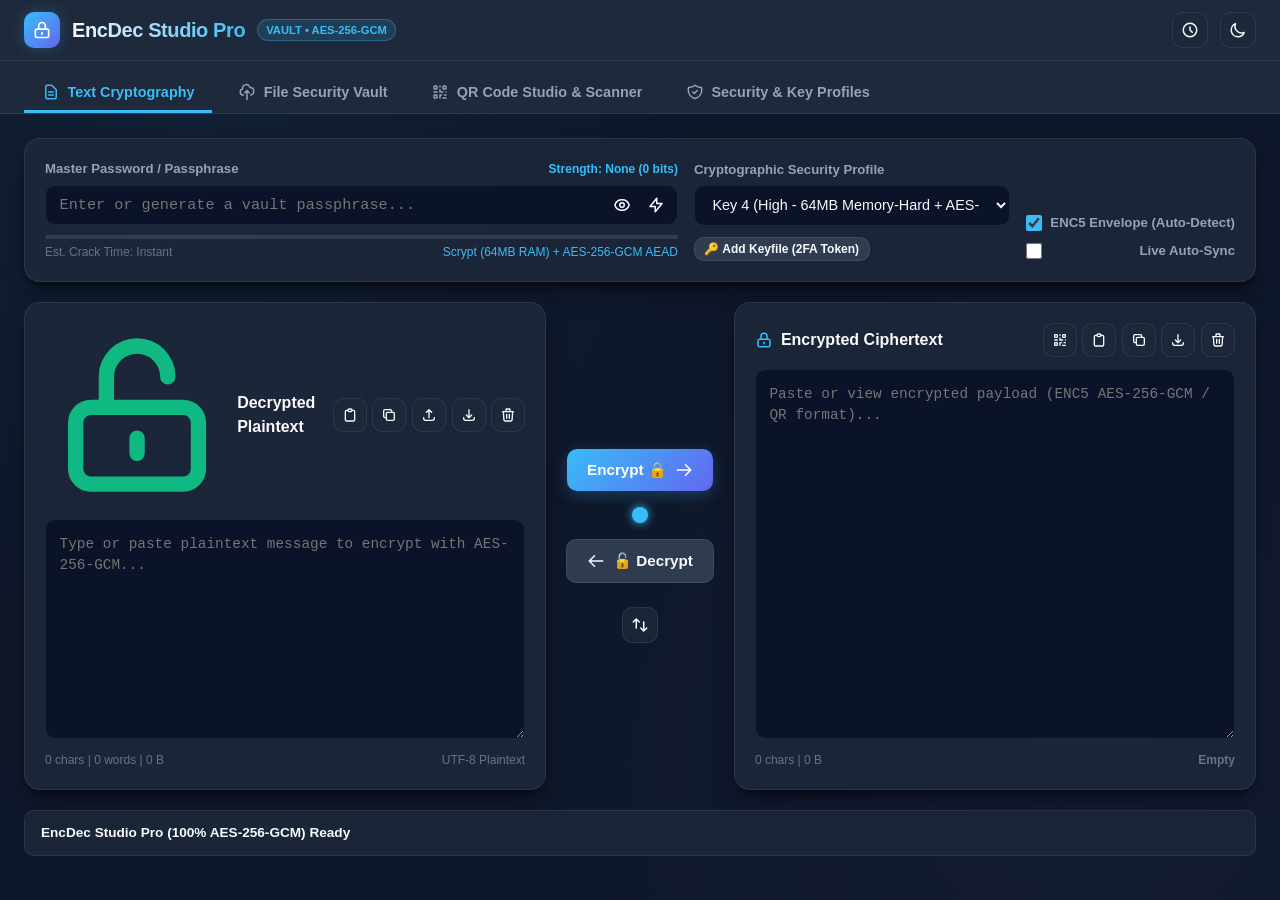
==== index.html @ 1359e19c "Add files via upload" ====
<!DOCTYPE html>
<html lang="en" data-theme="dark">
<head>
  <meta charset="UTF-8">
  <meta name="viewport" content="width=device-width, initial-scale=1.0">
  <title>EncDec Studio Pro — Military-Grade Cryptography & Vault Suite</title>
  <link rel="stylesheet" href="style.css">
</head>
<body>
  <!-- App Header -->
  <header class="app-header">
    <div class="brand-container">
      <div class="app-logo">
        <svg fill="none" stroke="currentColor" viewBox="0 0 24 24">
          <path stroke-linecap="round" stroke-linejoin="round" stroke-width="2" d="M12 15v2m-6 4h12a2 2 0 002-2v-6a2 2 0 00-2-2H6a2 2 0 00-2 2v6a2 2 0 002 2zm10-10V7a4 4 0 00-8 0v4h8z"/>
        </svg>
      </div>
      <div>
        <h1 class="brand-title">EncDec Studio Pro</h1>
      </div>
      <span class="app-badge">Vault • AES-256-GCM</span>
    </div>
    
    <div class="header-actions">
      <button class="icon-btn" id="openLogBtn" title="View Session Activity Log">
        <svg width="18" height="18" fill="none" stroke="currentColor" viewBox="0 0 24 24">
          <path stroke-linecap="round" stroke-linejoin="round" stroke-width="2" d="M12 8v4l3 3m6-3a9 9 0 11-18 0 9 9 0 0118 0z"/>
        </svg>
      </button>
      <button class="theme-toggle-btn" id="themeToggleBtn" title="Toggle Dark/Light Mode">
        <svg id="themeIcon" width="18" height="18" fill="none" stroke="currentColor" viewBox="0 0 24 24">
          <path stroke-linecap="round" stroke-linejoin="round" stroke-width="2" d="M20.354 15.354A9 9 0 018.646 3.646 9.003 9.003 0 0012 21a9.003 9.003 0 008.354-5.646z"/>
        </svg>
      </button>
    </div>
  </header>

  <!-- Navigation Tabs -->
  <nav class="nav-tabs">
    <button class="nav-tab active" data-tab="text">
      <svg width="18" height="18" fill="none" stroke="currentColor" viewBox="0 0 24 24"><path stroke-linecap="round" stroke-linejoin="round" stroke-width="2" d="M9 12h6m-6 4h6m2 5H7a2 2 0 01-2-2V5a2 2 0 012-2h5.586a1 1 0 01.707.293l5.414 5.414a1 1 0 01.293.707V19a2 2 0 01-2 2z"/></svg>
      Text Cryptography
    </button>
    <button class="nav-tab" data-tab="file">
      <svg width="18" height="18" fill="none" stroke="currentColor" viewBox="0 0 24 24"><path stroke-linecap="round" stroke-linejoin="round" stroke-width="2" d="M7 16a4 4 0 01-.88-7.903A5 5 0 1115.9 6L16 6a5 5 0 011 9.9M15 13l-3-3m0 0l-3 3m3-3v12"/></svg>
      File Security Vault
    </button>
    <button class="nav-tab" data-tab="qr">
      <svg width="18" height="18" fill="none" stroke="currentColor" viewBox="0 0 24 24"><path stroke-linecap="round" stroke-linejoin="round" stroke-width="2" d="M12 4v1m6 11h2m-6 0h-2v4m0-11v3m0 0h.01M12 12h4.01M16 20h4M4 12h4m12 0h.01M5 8h2a1 1 0 001-1V5a1 1 0 00-1-1H5a1 1 0 00-1 1v2a1 1 0 001 1zm12 0h2a1 1 0 001-1V5a1 1 0 00-1-1h-2a1 1 0 00-1 1v2a1 1 0 001 1zM5 20h2a1 1 0 001-1v-2a1 1 0 00-1-1H5a1 1 0 00-1 1v2a1 1 0 001 1z"/></svg>
      QR Code Studio & Scanner
    </button>
    <button class="nav-tab" data-tab="security">
      <svg width="18" height="18" fill="none" stroke="currentColor" viewBox="0 0 24 24"><path stroke-linecap="round" stroke-linejoin="round" stroke-width="2" d="M9 12l2 2 4-4m5.618-4.016A11.955 11.955 0 0112 2.944a11.955 11.955 0 01-8.618 3.04A12.02 12.02 0 003 9c0 5.591 3.824 10.29 9 11.622 5.176-1.332 9-6.03 9-11.622 0-1.042-.133-2.052-.382-3.016z"/></svg>
      Security & Key Profiles
    </button>
  </nav>

  <!-- Main Workspace -->
  <main class="main-container">
    
    <!-- Tab 1: Text Cryptography -->
    <section id="textPane" class="tab-pane active">
      <!-- Master Password & Configuration Bar -->
      <div class="glass-card master-bar">
        <div class="master-bar-grid">
          <div class="input-group">
            <div class="input-label">
              <span>Master Password / Passphrase</span>
              <span id="passwordEntropyLabel" style="font-size: 0.75rem; color: var(--accent-blue);">Strength: None (0 bits)</span>
            </div>
            <div class="input-wrapper">
              <input type="password" id="masterPassword" class="input-field" placeholder="Enter or generate a vault passphrase...">
              <button id="togglePasswordBtn" class="icon-btn" style="border:none; background:transparent;" title="Show/Hide Password">
                <svg id="eyeIcon" width="18" height="18" fill="none" stroke="currentColor" viewBox="0 0 24 24"><path stroke-linecap="round" stroke-linejoin="round" stroke-width="2" d="M15 12a3 3 0 11-6 0 3 3 0 016 0z"/><path stroke-linecap="round" stroke-linejoin="round" stroke-width="2" d="M2.458 12C3.732 7.943 7.523 5 12 5c4.478 0 8.268 2.943 9.542 7-1.274 4.057-5.064 7-9.542 7-4.477 0-8.268-2.943-9.542-7z"/></svg>
              </button>
              <button id="generatePasswordBtn" class="icon-btn" style="border:none; background:transparent; margin-right: 4px;" title="Open Diceware & Password Generator">
                <svg width="18" height="18" fill="none" stroke="currentColor" viewBox="0 0 24 24"><path stroke-linecap="round" stroke-linejoin="round" stroke-width="2" d="M13 10V3L4 14h7v7l9-11h-7z"/></svg>
              </button>
            </div>
            <div class="password-meter-container">
              <div class="password-meter-bar">
                <div id="passwordMeterFill" class="password-meter-fill"></div>
              </div>
              <div class="password-meta">
                <span id="passwordCrackTimeLabel">Est. Crack Time: Instant</span>
                <span id="kdfLabelBadge">Scrypt Memory-Hard / Argon2</span>
              </div>
            </div>
          </div>

          <div class="input-group">
            <label class="input-label" for="keyTypeSelect">Cryptographic Security Profile</label>
            <select id="keyTypeSelect" class="select-field"></select>
            
            <!-- Keyfile / 2FA Status -->
            <div style="display: flex; align-items: center; gap: 0.5rem; margin-top: 0.35rem;">
              <button id="loadKeyfileBtn" class="action-btn-secondary" style="padding: 0.25rem 0.6rem; font-size: 0.75rem; display: flex; align-items: center; gap: 4px;" title="Attach a 2-factor Keyfile token">
                <span>🔑 Add Keyfile (2FA Token)</span>
              </button>
              <input type="file" id="keyfileInput" style="display: none;">
              <div id="keyfileBadge" style="display: none; align-items: center; gap: 6px; font-size: 0.75rem; background: rgba(16,185,129,0.15); border: 1px solid rgba(16,185,129,0.3); color: var(--accent-green); padding: 2px 8px; border-radius: var(--radius-sm);">
                <span id="keyfileNameSpan">Keyfile Active</span>
                <button id="removeKeyfileBtn" style="background: none; border: none; color: inherit; cursor: pointer; font-size: 0.8rem;" title="Remove Keyfile">✕</button>
              </div>
            </div>
          </div>

          <div class="input-group" style="justify-content: flex-end; gap: 0.5rem;">
            <label class="input-label" style="display:flex; align-items:center; gap:0.5rem; cursor:pointer;" title="Auto-detects Key tier on decrypt">
              <input type="checkbox" id="useEnvelopeToggle" checked style="accent-color: var(--accent-blue); width: 16px; height: 16px;">
              <span>ENC5 Envelope (Auto-Detect)</span>
            </label>
            <label class="input-label" style="display:flex; align-items:center; gap:0.5rem; cursor:pointer;" title="Automatically encrypts or decrypts as you type">
              <input type="checkbox" id="liveSyncToggle" style="accent-color: var(--accent-blue); width: 16px; height: 16px;">
              <span>Live Auto-Sync</span>
            </label>
          </div>
        </div>
      </div>

      <!-- Split Workspace Panes -->
      <div class="workspace-grid">
        <!-- Left Panel: Decrypted Plaintext -->
        <div class="glass-card text-panel">
          <div class="panel-header">
            <div class="panel-title">
              <svg width=\"18\" height=\"18\" color="var(--accent-green)" fill="none" stroke="currentColor" viewBox="0 0 24 24"><path stroke-linecap="round" stroke-linejoin="round" stroke-width="2" d="M8 11V7a4 4 0 118 0m-4 8v2m-6 4h12a2 2 0 002-2v-6a2 2 0 00-2-2H6a2 2 0 00-2 2v6a2 2 0 002 2z"/></svg>
              Decrypted Plaintext
            </div>
            <div class="panel-actions">
              <button id="pastePlainBtn" class="icon-btn" title="Paste Plaintext"><svg width="16" height="16" fill="none" stroke="currentColor" viewBox="0 0 24 24"><path stroke-linecap="round" stroke-linejoin="round" stroke-width="2" d="M9 5H7a2 2 0 00-2 2v12a2 2 0 002 2h10a2 2 0 002-2V7a2 2 0 00-2-2h-2M9 5a2 2 0 002 2h2a2 2 0 002-2M9 5a2 2 0 012-2h2a2 2 0 012 2"/></svg></button>
              <button id="copyPlainBtn" class="icon-btn" title="Copy Plaintext"><svg width="16" height="16" fill="none" stroke="currentColor" viewBox="0 0 24 24"><path stroke-linecap="round" stroke-linejoin="round" stroke-width="2" d="M8 16H6a2 2 0 01-2-2V6a2 2 0 012-2h8a2 2 0 012 2v2m-6 12h8a2 2 0 002-2v-8a2 2 0 00-2-2h-8a2 2 0 00-2 2v8a2 2 0 002 2z"/></svg></button>
              <button id="loadPlainBtn" class="icon-btn" title="Load Text File"><svg width="16" height="16" fill="none" stroke="currentColor" viewBox="0 0 24 24"><path stroke-linecap="round" stroke-linejoin="round" stroke-width="2" d="M4 16v1a3 3 0 003 3h10a3 3 0 003-3v-1m-4-8l-4-4m0 0L8 8m4-4v12"/></svg></button>
              <input type="file" id="plainFileInput" style="display: none;" accept=".txt,.md,.json,.csv,.log,.py,.js,.html">
              <button id="downloadPlainBtn" class="icon-btn" title="Save as .txt"><svg width="16" height="16" fill="none" stroke="currentColor" viewBox="0 0 24 24"><path stroke-linecap="round" stroke-linejoin="round" stroke-width="2" d="M4 16v1a3 3 0 003 3h10a3 3 0 003-3v-1m-4-4l-4 4m0 0l-4-4m4 4V4"/></svg></button>
              <button id="clearPlainBtn" class="icon-btn" title="Clear Plaintext"><svg width="16" height="16" fill="none" stroke="currentColor" viewBox="0 0 24 24"><path stroke-linecap="round" stroke-linejoin="round" stroke-width="2" d="M19 7l-.867 12.142A2 2 0 0116.138 21H7.862a2 2 0 01-1.995-1.858L5 7m5 4v6m4-6v6m1-10V4a1 1 0 00-1-1h-4a1 1 0 00-1 1v3M4 7h16"/></svg></button>
            </div>
          </div>
          <div class="panel-textarea-wrapper">
            <textarea id="plainTextInput" class="panel-textarea" placeholder="Type or paste plaintext message to encrypt with AES-256-GCM..."></textarea>
          </div>
          <div class="panel-footer">
            <span id="plainStats">0 chars | 0 words | 0 B</span>
            <span>UTF-8 Plaintext</span>
          </div>
        </div>

        <!-- Center Hub: Actions -->
        <div class="action-hub">
          <button id="encryptBtn" class="action-btn-primary" title="Encrypt Plaintext (Ctrl+Enter)">
            <span>Encrypt 🔒</span>
            <svg width="18" height="18" fill="none" stroke="currentColor" viewBox="0 0 24 24"><path stroke-linecap="round" stroke-linejoin="round" stroke-width="2" d="M14 5l7 7m0 0l-7 7m7-7H3"/></svg>
          </button>
          
          <div class="status-beacon-container" title="Cryptographic State">
            <div id="statusBeacon" class="beacon-dot"></div>
          </div>

          <button id="decryptBtn" class="action-btn-secondary" title="Decrypt Ciphertext (Ctrl+Shift+Enter)">
            <svg width="18" height="18" fill="none" stroke="currentColor" viewBox="0 0 24 24"><path stroke-linecap="round" stroke-linejoin="round" stroke-width="2" d="M10 19l-7-7m0 0l7-7m-7 7h18"/></svg>
            <span>🔓 Decrypt</span>
          </button>

          <button id="swapTextBtn" class="icon-btn" title="Swap Plaintext & Ciphertext" style="margin-top: 0.5rem;">
            <svg width="18" height="18" fill="none" stroke="currentColor" viewBox="0 0 24 24"><path stroke-linecap="round" stroke-linejoin="round" stroke-width="2" d="M7 16V4m0 0L3 8m4-4l4 4m6 0v12m0 0l4-4m-4 4l-4-4"/></svg>
          </button>
        </div>

        <!-- Right Panel: Encrypted Ciphertext -->
        <div class="glass-card text-panel">
          <div class="panel-header">
            <div class="panel-title">
              <svg width="18" height="18" color="var(--accent-blue)" fill="none" stroke="currentColor" viewBox="0 0 24 24"><path stroke-linecap="round" stroke-linejoin="round" stroke-width="2" d="M12 15v2m-6 4h12a2 2 0 002-2v-6a2 2 0 00-2-2H6a2 2 0 00-2 2v6a2 2 0 002 2zm10-10V7a4 4 0 00-8 0v4h8z"/></svg>
              Encrypted Ciphertext
            </div>
            <div class="panel-actions">
              <button id="openQrBtn" class="icon-btn" title="Show QR Code"><svg width="16" height="16" fill="none" stroke="currentColor" viewBox="0 0 24 24"><path stroke-linecap="round" stroke-linejoin="round" stroke-width="2" d="M12 4v1m6 11h2m-6 0h-2v4m0-11v3m0 0h.01M12 12h4.01M16 20h4M4 12h4m12 0h.01M5 8h2a1 1 0 001-1V5a1 1 0 00-1-1H5a1 1 0 00-1 1v2a1 1 0 001 1zm12 0h2a1 1 0 001-1V5a1 1 0 00-1-1h-2a1 1 0 00-1 1v2a1 1 0 001 1zM5 20h2a1 1 0 001-1v-2a1 1 0 00-1-1H5a1 1 0 00-1 1v2a1 1 0 001 1z"/></svg></button>
              <button id="pasteCipherBtn" class="icon-btn" title="Paste Ciphertext / QR Scan"><svg width="16" height="16" fill="none" stroke="currentColor" viewBox="0 0 24 24"><path stroke-linecap="round" stroke-linejoin="round" stroke-width="2" d="M9 5H7a2 2 0 00-2 2v12a2 2 0 002 2h10a2 2 0 002-2V7a2 2 0 00-2-2h-2M9 5a2 2 0 002 2h2a2 2 0 002-2M9 5a2 2 0 012-2h2a2 2 0 012 2"/></svg></button>
              <button id="copyCipherBtn" class="icon-btn" title="Copy Ciphertext"><svg width="16" height="16" fill="none" stroke="currentColor" viewBox="0 0 24 24"><path stroke-linecap="round" stroke-linejoin="round" stroke-width="2" d="M8 16H6a2 2 0 01-2-2V6a2 2 0 012-2h8a2 2 0 012 2v2m-6 12h8a2 2 0 002-2v-8a2 2 0 00-2-2h-8a2 2 0 00-2 2v8a2 2 0 002 2z"/></svg></button>
              <button id="downloadCipherBtn" class="icon-btn" title="Save as .enc / .txt"><svg width="16" height="16" fill="none" stroke="currentColor" viewBox="0 0 24 24"><path stroke-linecap="round" stroke-linejoin="round" stroke-width="2" d="M4 16v1a3 3 0 003 3h10a3 3 0 003-3v-1m-4-4l-4 4m0 0l-4-4m4 4V4"/></svg></button>
              <button id="clearCipherBtn" class="icon-btn" title="Clear Ciphertext"><svg width="16" height="16" fill="none" stroke="currentColor" viewBox="0 0 24 24"><path stroke-linecap="round" stroke-linejoin="round" stroke-width="2" d="M19 7l-.867 12.142A2 2 0 0116.138 21H7.862a2 2 0 01-1.995-1.858L5 7m5 4v6m4-6v6m1-10V4a1 1 0 00-1-1h-4a1 1 0 00-1 1v3M4 7h16"/></svg></button>
            </div>
          </div>
          <div class="panel-textarea-wrapper">
            <textarea id="cipherTextInput" class="panel-textarea" placeholder="Paste or view encrypted payload (ENC5 AES-256-GCM / QR format)..."></textarea>
          </div>
          <div class="panel-footer">
            <span id="cipherStats">0 chars | 0 B</span>
            <span id="payloadBadge" style="font-weight: 600;">Empty</span>
          </div>
        </div>
      </div>

      <!-- Status Banner -->
      <div class="status-banner">
        <div class="status-message">
          <span id="statusMessage">Ready</span>
        </div>
        <div id="statusDetails" style="font-size: 0.75rem; color: var(--text-dim);"></div>
      </div>
    </section>

    <!-- Tab 2: File Security Vault -->
    <section id="filePane" class="tab-pane">
      <div class="glass-card">
        <h2 style="font-size: 1.15rem; font-weight: 700; margin-bottom: 1rem; display: flex; align-items: center; gap: 0.5rem;">
          <svg width="20" height="20" color="var(--accent-blue)" fill="none" stroke="currentColor" viewBox="0 0 24 24"><path stroke-linecap="round" stroke-linejoin="round" stroke-width="2" d="M9 12h6m-6 4h6m2 5H7a2 2 0 01-2-2V5a2 2 0 012-2h5.586a1 1 0 01.707.293l5.414 5.414a1 1 0 01.293.707V19a2 2 0 01-2 2z"/></svg>
          Military-Grade File Vault (ENC5F • AES-256-GCM & Scrypt/Argon2)
        </h2>
        
        <input type="file" id="fileInput" style="display: none;">
        <div id="fileDropzone" class="dropzone">
          <svg class="dropzone-icon" fill="none" stroke="currentColor" viewBox="0 0 24 24">
            <path stroke-linecap="round" stroke-linejoin="round" stroke-width="1.5" d="M7 16a4 4 0 01-.88-7.903A5 5 0 1115.9 6L16 6a5 5 0 011 9.9M15 13l-3-3m0 0l-3 3m3-3v12"/>
          </svg>
          <div>
            <div style="font-weight: 600; font-size: 1rem; margin-bottom: 0.25rem;">Drag & drop any file here or click to browse</div>
            <div style="font-size: 0.8rem; color: var(--text-muted);">Compatible with Next-Gen ENC5F (.enc) & Legacy ENC4F containers</div>
          </div>
        </div>

        <div id="fileInfoCard" class="file-info-card" style="display: none; margin-top: 1rem; flex-direction: column; gap: 1rem;">
          <div style="display: flex; justify-content: space-between; align-items: center; width: 100%;">
            <div style="display: flex; align-items: center; gap: 0.75rem;">
              <svg width="28" height="28" color="var(--accent-blue)" fill="none" stroke="currentColor" viewBox="0 0 24 24"><path stroke-linecap="round" stroke-linejoin="round" stroke-width="2" d="M7 21h10a2 2 0 002-2V9.414a1 1 0 00-.293-.707l-5.414-5.414A1 1 0 0012.586 3H7a2 2 0 00-2 2v14a2 2 0 002 2z"/></svg>
              <div>
                <div id="fileNameDisplay" style="font-weight: 600; font-size: 1rem;"></div>
                <div id="fileSizeDisplay" style="font-size: 0.8rem; color: var(--text-dim);"></div>
              </div>
            </div>
            <button id="fileClearBtn" class="icon-btn" title="Remove selected file">✕</button>
          </div>

          <div class="input-group" style="width: 100%;">
            <div class="input-label">
              <span>File Specific Password (Optional Override)</span>
              <button id="copyMasterToFilePwdBtn" class="icon-btn" style="padding: 2px 8px; font-size: 0.75rem; border: none;" title="Sync from Master Password">🔗 Copy Master Password</button>
            </div>
            <div class="input-wrapper">
              <input type="password" id="filePasswordInput" class="input-field" placeholder="Leave empty to use Master Password...">
            </div>
          </div>

          <div style="display: flex; gap: 0.75rem; width: 100%;">
            <button id="encryptFileBtn" class="action-btn-primary" style="flex: 1; justify-content: center; padding: 0.75rem;">🔒 Encrypt File (.enc)</button>
            <button id="decryptFileBtn" class="action-btn-secondary" style="flex: 1; justify-content: center; padding: 0.75rem;">🔓 Decrypt File</button>
          </div>
        </div>

        <div id="fileProgressBar" style="display: none; margin-top: 1.25rem;">
          <div class="password-meter-bar" style="height: 8px;">
            <div id="fileProgressFill" class="password-meter-fill" style="background-color: var(--accent-blue);"></div>
          </div>
          <div id="fileProgressText" style="font-size: 0.85rem; color: var(--text-muted); margin-top: 0.35rem; text-align: center;"></div>
        </div>
      </div>
    </section>

    <!-- Tab 3: QR Code Studio -->
    <section id="qrPane" class="tab-pane">
      <div class="qr-studio-grid">
        <!-- QR Generator Card -->
        <div class="glass-card">
          <h2 style="font-size: 1.1rem; font-weight: 700; margin-bottom: 1rem; display: flex; align-items: center; gap: 0.5rem;">
            <svg width="20" height="20" color="var(--accent-blue)" fill="none" stroke="currentColor" viewBox="0 0 24 24"><path stroke-linecap="round" stroke-linejoin="round" stroke-width="2" d="M12 4v1m6 11h2m-6 0h-2v4m0-11v3m0 0h.01M12 12h4.01M16 20h4M4 12h4m12 0h.01M5 8h2a1 1 0 001-1V5a1 1 0 00-1-1H5a1 1 0 00-1 1v2a1 1 0 001 1zm12 0h2a1 1 0 001-1V5a1 1 0 00-1-1h-2a1 1 0 00-1 1v2a1 1 0 001 1zM5 20h2a1 1 0 001-1v-2a1 1 0 00-1-1H5a1 1 0 00-1 1v2a1 1 0 001 1z"/></svg>
            QR Code Generator
          </h2>
          
          <div class="qr-canvas-container">
            <canvas id="qrCanvas" width="220" height="220"></canvas>
            <div id="qrPayloadStats" style="font-size: 0.75rem; color: #475569; margin-top: 0.5rem;">Waiting for payload...</div>
          </div>

          <div class="input-group" style="margin-bottom: 0.75rem;">
            <label class="input-label" for="qrSourceInput">Source Ciphertext Payload</label>
            <textarea id="qrSourceInput" class="panel-textarea" style="min-height: 80px;" placeholder="Ciphertext to encode into QR code..."></textarea>
          </div>

          <div style="display: flex; justify-content: space-between; align-items: center; margin-bottom: 1rem;">
            <label style="display: flex; align-items: center; gap: 0.5rem; font-size: 0.85rem; cursor: pointer;">
              <input type="checkbox" id="qrZlibCompress" checked style="accent-color: var(--accent-blue);">
              <span>Enable Zlib Compression (EncDec Standard)</span>
            </label>
          </div>

          <div style="display: grid; grid-template-columns: 1fr 1fr; gap: 0.5rem;">
            <button id="downloadQrPngBtn" class="action-btn-secondary" style="padding: 0.5rem; font-size: 0.85rem;">💾 Download PNG</button>
            <button id="downloadQrSvgBtn" class="action-btn-secondary" style="padding: 0.5rem; font-size: 0.85rem;">📐 Download SVG</button>
            <button id="copyQrImageBtn" class="action-btn-secondary" style="padding: 0.5rem; font-size: 0.85rem;">📋 Copy Image</button>
            <button id="copyQrPayloadBtn" class="action-btn-secondary" style="padding: 0.5rem; font-size: 0.85rem;">📋 Copy Payload</button>
          </div>
        </div>

        <!-- QR Scanner Card -->
        <div class="glass-card">
          <h2 style="font-size: 1.1rem; font-weight: 700; margin-bottom: 1rem; display: flex; align-items: center; gap: 0.5rem;">
            <svg width="20" height="20" color="var(--accent-purple)" fill="none" stroke="currentColor" viewBox="0 0 24 24"><path stroke-linecap="round" stroke-linejoin="round" stroke-width="2" d="M3 9a2 2 0 012-2h.93a2 2 0 001.664-.89l.812-1.22A2 2 0 0110.07 4h3.86a2 2 0 011.664.89l.812 1.22A2 2 0 0018.07 7H19a2 2 0 012 2v9a2 2 0 01-2 2H5a2 2 0 01-2-2V9z"/><path stroke-linecap="round" stroke-linejoin="round" stroke-width="2" d="M15 13a3 3 0 11-6 0 3 3 0 016 0z"/></svg>
            QR Code Scanner & Decoder
          </h2>

          <div class="camera-preview-container">
            <video id="cameraVideo" muted></video>
            <div class="scan-reticle">
              <div class="scan-laser"></div>
            </div>
          </div>

          <div style="display: flex; gap: 0.5rem; margin: 1rem 0;">
            <button id="startCameraBtn" class="action-btn-primary" style="flex: 1; padding: 0.5rem;">📹 Start Camera Scan</button>
            <button id="stopCameraBtn" class="action-btn-secondary" style="flex: 1; padding: 0.5rem; display: none;">⏹️ Stop Camera</button>
          </div>

          <input type="file" id="qrImageInput" accept="image/*" style="display: none;">
          <div id="qrImageDropzone" class="dropzone" style="padding: 1.25rem 1rem;">
            <svg width="28" height="28" color="var(--accent-blue)" fill="none" stroke="currentColor" viewBox="0 0 24 24"><path stroke-linecap="round" stroke-linejoin="round" stroke-width="2" d="M4 16l4.586-4.586a2 2 0 012.828 0L16 16m-2-2l1.586-1.586a2 2 0 012.828 0L20 14m-6-6h.01M6 20h12a2 2 0 002-2V6a2 2 0 00-2-2H6a2 2 0 00-2 2v12a2 2 0 002 2z"/></svg>
            <div style="font-size: 0.85rem; font-weight: 500;">Upload QR Image file or paste image with Ctrl+V</div>
          </div>

          <div id="qrScanResultCard" class="file-info-card" style="display: none; flex-direction: column; align-items: flex-start; margin-top: 1rem; gap: 0.5rem;">
            <div style="font-size: 0.8rem; font-weight: 600; color: var(--accent-green);">Decoded & Decompressed Payload:</div>
            <div id="qrScanResultText" style="font-family: var(--font-mono); font-size: 0.8rem; word-break: break-all; max-height: 80px; overflow-y: auto;"></div>
            <button id="sendScanToDecryptBtn" class="action-btn-primary" style="width: 100%; padding: 0.5rem; font-size: 0.85rem; margin-top: 0.25rem;">
              Transfer to Decrypt Box ➔
            </button>
          </div>
        </div>
      </div>
    </section>

    <!-- Tab 4: Security & Key Profiles Reference & Benchmark -->
    <section id="securityPane" class="tab-pane">
      <div class="glass-card">
        <div style="display: flex; justify-content: space-between; align-items: center; margin-bottom: 1rem; flex-wrap: wrap; gap: 0.5rem;">
          <h2 style="font-size: 1.15rem; font-weight: 700; display: flex; align-items: center; gap: 0.5rem;">
            <svg width="20" height="20" color="var(--accent-blue)" fill="none" stroke="currentColor" viewBox="0 0 24 24"><path stroke-linecap="round" stroke-linejoin="round" stroke-width="2" d="M9 12l2 2 4-4m5.618-4.016A11.955 11.955 0 0112 2.944a11.955 11.955 0 01-8.618 3.04A12.02 12.02 0 003 9c0 5.591 3.824 10.29 9 11.622 5.176-1.332 9-6.03 9-11.622 0-1.042-.133-2.052-.382-3.016z"/></svg>
            Cryptographic Specifications & Key Profiles
          </h2>
          <button id="runBenchmarkBtn" class="action-btn-secondary" style="padding: 0.4rem 0.85rem; font-size: 0.85rem;">
            ⚡ Run Local Benchmark
          </button>
        </div>

        <div style="overflow-x: auto;">
          <table class="security-table" id="keyConfigTable">
            <thead>
              <tr>
                <th>Profile</th>
                <th>KDF / Memory</th>
                <th>Symmetric Cipher</th>
                <th>Brute-Force Resistance</th>
                <th>Benchmark Speed</th>
              </tr>
            </thead>
            <tbody></tbody>
          </table>
        </div>
      </div>
    </section>
  </main>

  <!-- Password Generator Modal -->
  <div id="passGenModal" class="modal-overlay">
    <div class="modal-dialog" style="max-width: 520px;">
      <div style="display: flex; justify-content: space-between; align-items: center; margin-bottom: 1rem;">
        <h3 style="font-size: 1.1rem; font-weight: 700;">Password & Passphrase Generator</h3>
        <button id="closePassGenModalBtn" class="icon-btn" style="border:none; background:transparent;">✕</button>
      </div>

      <!-- Generator Mode Switcher -->
      <div style="display: flex; gap: 0.5rem; margin-bottom: 1rem; background: var(--bg-input); padding: 4px; border-radius: var(--radius-md);">
        <button id="genModeDicewareBtn" class="nav-tab active" style="flex: 1; border: none; border-radius: var(--radius-sm); padding: 6px; font-size: 0.85rem; justify-content: center;">🎲 Diceware Passphrase</button>
        <button id="genModeCharsBtn" class="nav-tab" style="flex: 1; border: none; border-radius: var(--radius-sm); padding: 6px; font-size: 0.85rem; justify-content: center;">🔤 Random Characters</button>
      </div>
      
      <div class="input-group" style="margin-bottom: 1rem;">
        <div class="input-wrapper">
          <input type="text" id="modalGeneratedPassInput" class="input-field" readonly style="font-size: 1rem; color: var(--accent-blue);">
          <button id="modalRegenPassBtn" class="icon-btn" style="border:none; background:transparent;" title="Regenerate">
            <svg width="18" height="18" fill="none" stroke="currentColor" viewBox="0 0 24 24"><path stroke-linecap="round" stroke-linejoin="round" stroke-width="2" d="M4 4v5h.582m15.356 2A8.001 8.001 0 004.582 9m0 0H9m11 11v-5h-.581m0 0a8.003 8.003 0 01-15.357-2m15.357 2H15"/></svg>
          </button>
        </div>
      </div>

      <!-- Diceware Options -->
      <div id="dicewareOptionsBox" style="margin-bottom: 1rem;">
        <div class="input-group" style="margin-bottom: 0.75rem;">
          <div class="input-label">
            <span>Word Count: <strong id="genDicewareCountVal">6</strong> words (~78 to 100 bits entropy)</span>
          </div>
          <input type="range" id="genDicewareCount" min="4" max="10" value="6" style="width: 100%; accent-color: var(--accent-blue);">
        </div>
        <div style="display: flex; align-items: center; gap: 0.5rem; font-size: 0.85rem;">
          <span>Word Separator:</span>
          <select id="genDicewareSep" class="select-field" style="width: auto; padding: 0.3rem 0.6rem;">
            <option value="-">Hyphen (-)</option>
            <option value="_">Underscore (_)</option>
            <option value=".">Period (.)</option>
            <option value=" ">Space ( )</option>
          </select>
        </div>
      </div>

      <!-- Random Characters Options -->
      <div id="charsOptionsBox" style="display: none; margin-bottom: 1rem;">
        <div class="input-group" style="margin-bottom: 0.75rem;">
          <div class="input-label">
            <span>Length: <strong id="genPassLengthVal">32</strong> characters</span>
          </div>
          <input type="range" id="genPassLength" min="12" max="64" value="32" style="width: 100%; accent-color: var(--accent-blue);">
        </div>
        <div style="display: grid; grid-template-columns: 1fr 1fr; gap: 0.5rem; font-size: 0.85rem;">
          <label style="display: flex; align-items: center; gap: 0.5rem;"><input type="checkbox" id="genOptUpper" checked> Uppercase (A-Z)</label>
          <label style="display: flex; align-items: center; gap: 0.5rem;"><input type="checkbox" id="genOptLower" checked> Lowercase (a-z)</label>
          <label style="display: flex; align-items: center; gap: 0.5rem;"><input type="checkbox" id="genOptNums" checked> Numbers (0-9)</label>
          <label style="display: flex; align-items: center; gap: 0.5rem;"><input type="checkbox" id="genOptSpecial" checked> Symbols (!@#$)</label>
        </div>
      </div>

      <button id="applyGeneratedPassBtn" class="action-btn-primary" style="width: 100%; justify-content: center; padding: 0.75rem;">Apply to Master Password</button>
    </div>
  </div>

  <!-- Session Activity Log Modal -->
  <div id="logModal" class="modal-overlay">
    <div class="modal-dialog" style="max-width: 600px;">
      <div style="display: flex; justify-content: space-between; align-items: center; margin-bottom: 1rem;">
        <h3 style="font-size: 1.1rem; font-weight: 700;">Session Activity Log</h3>
        <button id="closeLogModalBtn" class="icon-btn" style="border:none; background:transparent;">✕</button>
      </div>
      <div id="logContainer" style="max-height: 320px; overflow-y: auto; font-family: var(--font-mono); font-size: 0.8rem; display: flex; flex-direction: column; gap: 0.5rem; margin-bottom: 1rem;">
        <div style="color: var(--text-dim);">No activity recorded in this session.</div>
      </div>
      <div style="display: flex; justify-content: space-between;">
        <button id="clearLogBtn" class="action-btn-secondary" style="padding: 0.4rem 0.8rem; font-size: 0.85rem;">Clear Log</button>
        <button id="exportLogBtn" class="action-btn-secondary" style="padding: 0.4rem 0.8rem; font-size: 0.85rem;">Export Log (.txt)</button>
      </div>
    </div>
  </div>

  <!-- Toast Notification Container -->
  <div id="toastContainer" class="toast-container"></div>

  <!-- Scripts -->
  <script src="crypto.js"></script>
  <script src="qr_generator.js"></script>
  <script src="qr_scanner.js"></script>
  <script src="app.js"></script>
</body>
</html>
---- style.css ----
/* ==========================================================================
   EncDec Studio Pro — Ultra-Modern Responsive Stylesheet
   ========================================================================== */

:root {
  --font-sans: -apple-system, BlinkMacSystemFont, "Segoe UI", Roboto, "Helvetica Neue", Arial, sans-serif;
  --font-mono: ui-monospace, "SF Mono", Menlo, Monaco, Consolas, "Liberation Mono", monospace;

  /* Dark Theme (Default) */
  --bg-app: #0f172a;
  --bg-surface: #1e293b;
  --bg-card: rgba(30, 41, 59, 0.85);
  --bg-card-hover: rgba(51, 65, 85, 0.9);
  --bg-input: #0b1329;
  --bg-input-focus: #0f172a;
  
  --border-color: rgba(255, 255, 255, 0.08);
  --border-focus: #38bdf8;
  
  --text-main: #f8fafc;
  --text-muted: #94a3b8;
  --text-dim: #64748b;
  
  --accent-blue: #38bdf8;
  --accent-indigo: #6366f1;
  --accent-purple: #a855f7;
  --accent-green: #10b981;
  --accent-red: #ef4444;
  --accent-amber: #f59e0b;
  
  --glow-blue: rgba(56, 189, 248, 0.25);
  --glow-green: rgba(16, 185, 129, 0.25);
  --glow-red: rgba(239, 68, 68, 0.25);
  
  --radius-sm: 6px;
  --radius-md: 10px;
  --radius-lg: 16px;
  --radius-xl: 24px;
  
  --shadow-card: 0 10px 25px -5px rgba(0, 0, 0, 0.5), 0 8px 10px -6px rgba(0, 0, 0, 0.5);
  --shadow-button: 0 4px 12px rgba(0, 0, 0, 0.25);
  
  --transition-fast: 0.15s ease;
  --transition-normal: 0.25s ease;
}

[data-theme="light"] {
  --bg-app: #f1f5f9;
  --bg-surface: #ffffff;
  --bg-card: rgba(255, 255, 255, 0.9);
  --bg-card-hover: #f8fafc;
  --bg-input: #f8fafc;
  --bg-input-focus: #ffffff;
  
  --border-color: rgba(0, 0, 0, 0.08);
  --border-focus: #0284c7;
  
  --text-main: #0f172a;
  --text-muted: #475569;
  --text-dim: #94a3b8;
  
  --accent-blue: #0284c7;
  --accent-indigo: #4f46e5;
  --accent-purple: #9333ea;
  
  --shadow-card: 0 10px 25px -5px rgba(0, 0, 0, 0.08), 0 8px 10px -6px rgba(0, 0, 0, 0.04);
}

/* Reset & Base Setup */
*, *::before, *::after {
  box-sizing: border-box;
  margin: 0;
  padding: 0;
}

body {
  font-family: var(--font-sans);
  background-color: var(--bg-app);
  color: var(--text-main);
  min-height: 100vh;
  display: flex;
  flex-direction: column;
  line-height: 1.5;
  overflow-x: hidden;
  background-image: radial-gradient(circle at 15% 15%, rgba(56, 189, 248, 0.05) 0%, transparent 40%),
                    radial-gradient(circle at 85% 85%, rgba(99, 102, 241, 0.05) 0%, transparent 40%);
  background-attachment: fixed;
}

/* App Header */
.app-header {
  background: var(--bg-surface);
  border-bottom: 1px solid var(--border-color);
  padding: 0.75rem 1.5rem;
  display: flex;
  justify-content: space-between;
  align-items: center;
  position: sticky;
  top: 0;
  z-index: 50;
  backdrop-filter: blur(12px);
}

.brand-container {
  display: flex;
  align-items: center;
  gap: 0.75rem;
}

.app-logo {
  width: 36px;
  height: 36px;
  background: linear-gradient(135deg, var(--accent-blue), var(--accent-indigo));
  border-radius: var(--radius-md);
  display: flex;
  align-items: center;
  justify-content: center;
  box-shadow: 0 0 15px var(--glow-blue);
}

.app-logo svg {
  width: 20px;
  height: 20px;
  color: #fff;
}

.brand-title {
  font-size: 1.25rem;
  font-weight: 700;
  letter-spacing: -0.02em;
  background: linear-gradient(to right, var(--text-main), var(--accent-blue));
  -webkit-background-clip: text;
  -webkit-text-fill-color: transparent;
}

.app-badge {
  font-size: 0.7rem;
  text-transform: uppercase;
  padding: 2px 8px;
  border-radius: 999px;
  background: rgba(56, 189, 248, 0.15);
  color: var(--accent-blue);
  border: 1px solid rgba(56, 189, 248, 0.3);
  font-weight: 600;
}

.header-actions {
  display: flex;
  align-items: center;
  gap: 0.75rem;
}

.theme-toggle-btn, .icon-btn {
  background: var(--bg-card);
  border: 1px solid var(--border-color);
  color: var(--text-main);
  padding: 0.5rem;
  border-radius: var(--radius-md);
  cursor: pointer;
  display: inline-flex;
  align-items: center;
  justify-content: center;
  transition: all var(--transition-fast);
}

.theme-toggle-btn:hover, .icon-btn:hover {
  background: var(--bg-card-hover);
  border-color: var(--border-focus);
  color: var(--accent-blue);
}

/* Nav Tabs */
.nav-tabs {
  display: flex;
  gap: 0.5rem;
  padding: 0.75rem 1.5rem 0;
  background: var(--bg-surface);
  border-bottom: 1px solid var(--border-color);
  overflow-x: auto;
}

.nav-tab {
  padding: 0.6rem 1.1rem;
  font-size: 0.9rem;
  font-weight: 600;
  color: var(--text-muted);
  background: transparent;
  border: none;
  border-bottom: 3px solid transparent;
  cursor: pointer;
  display: flex;
  align-items: center;
  gap: 0.5rem;
  transition: all var(--transition-fast);
  white-space: nowrap;
}

.nav-tab:hover {
  color: var(--text-main);
}

.nav-tab.active {
  color: var(--accent-blue);
  border-bottom-color: var(--accent-blue);
}

/* Main Container */
.main-container {
  flex: 1;
  max-width: 1380px;
  width: 100%;
  margin: 0 auto;
  padding: 1.5rem;
  display: flex;
  flex-direction: column;
  gap: 1.5rem;
}

.tab-pane {
  display: none;
  flex-direction: column;
  gap: 1.25rem;
  animation: fadeIn 0.2s ease-in-out;
}

.tab-pane.active {
  display: flex;
}

@keyframes fadeIn {
  from { opacity: 0; transform: translateY(4px); }
  to { opacity: 1; transform: translateY(0); }
}

/* Glass Card */
.glass-card {
  background: var(--bg-card);
  border: 1px solid var(--border-color);
  border-radius: var(--radius-lg);
  padding: 1.25rem;
  box-shadow: var(--shadow-card);
  backdrop-filter: blur(16px);
  position: relative;
}

/* Master Password & Configuration Bar */
.master-bar {
  display: flex;
  flex-direction: column;
  gap: 1rem;
}

.master-bar-grid {
  display: grid;
  grid-template-columns: 2fr 1fr auto;
  gap: 1rem;
  align-items: end;
}

@media (max-width: 900px) {
  .master-bar-grid {
    grid-template-columns: 1fr;
  }
}

.input-group {
  display: flex;
  flex-direction: column;
  gap: 0.35rem;
  position: relative;
}

.input-label {
  font-size: 0.825rem;
  font-weight: 600;
  color: var(--text-muted);
  display: flex;
  justify-content: space-between;
  align-items: center;
}

.input-wrapper {
  display: flex;
  align-items: center;
  background: var(--bg-input);
  border: 1px solid var(--border-color);
  border-radius: var(--radius-md);
  overflow: hidden;
  transition: border-color var(--transition-fast);
}

.input-wrapper:focus-within {
  border-color: var(--border-focus);
  box-shadow: 0 0 0 2px var(--glow-blue);
}

.input-field {
  width: 100%;
  padding: 0.65rem 0.85rem;
  background: transparent;
  border: none;
  color: var(--text-main);
  font-family: var(--font-mono);
  font-size: 0.95rem;
  outline: none;
}

.select-field {
  width: 100%;
  padding: 0.65rem 0.85rem;
  background: var(--bg-input);
  border: 1px solid var(--border-color);
  border-radius: var(--radius-md);
  color: var(--text-main);
  font-size: 0.9rem;
  font-weight: 500;
  outline: none;
  cursor: pointer;
  transition: border-color var(--transition-fast);
}

.select-field:focus {
  border-color: var(--border-focus);
}

/* Password Strength Indicator */
.password-meter-container {
  display: flex;
  flex-direction: column;
  gap: 0.25rem;
  margin-top: 0.25rem;
}

.password-meter-bar {
  height: 4px;
  width: 100%;
  background: rgba(255, 255, 255, 0.1);
  border-radius: 999px;
  overflow: hidden;
}

.password-meter-fill {
  height: 100%;
  width: 0%;
  border-radius: 999px;
  transition: width 0.3s ease, background-color 0.3s ease;
}

.password-meta {
  display: flex;
  justify-content: space-between;
  font-size: 0.75rem;
  color: var(--text-dim);
}

/* Workspace Layout: Split Column */
.workspace-grid {
  display: grid;
  grid-template-columns: 1fr auto 1fr;
  gap: 1.25rem;
  align-items: stretch;
}

@media (max-width: 1024px) {
  .workspace-grid {
    grid-template-columns: 1fr;
  }
}

.text-panel {
  display: flex;
  flex-direction: column;
  gap: 0.75rem;
}

.panel-header {
  display: flex;
  justify-content: space-between;
  align-items: center;
}

.panel-title {
  font-size: 1rem;
  font-weight: 700;
  display: flex;
  align-items: center;
  gap: 0.5rem;
}

.panel-actions {
  display: flex;
  gap: 0.35rem;
}

.panel-textarea-wrapper {
  position: relative;
  flex: 1;
  display: flex;
}

.panel-textarea {
  width: 100%;
  min-height: 220px;
  padding: 0.85rem;
  background: var(--bg-input);
  border: 1px solid var(--border-color);
  border-radius: var(--radius-md);
  color: var(--text-main);
  font-family: var(--font-mono);
  font-size: 0.9rem;
  line-height: 1.5;
  resize: vertical;
  outline: none;
  transition: border-color var(--transition-fast);
}

.panel-textarea:focus {
  border-color: var(--border-focus);
  box-shadow: 0 0 0 2px var(--glow-blue);
}

.panel-footer {
  display: flex;
  justify-content: space-between;
  align-items: center;
  font-size: 0.75rem;
  color: var(--text-dim);
}

/* Central Action Hub */
.action-hub {
  display: flex;
  flex-direction: column;
  align-items: center;
  justify-content: center;
  gap: 1rem;
  padding: 1rem 0;
}

@media (max-width: 1024px) {
  .action-hub {
    flex-direction: row;
    flex-wrap: wrap;
  }
}

.action-btn-primary {
  background: linear-gradient(135deg, var(--accent-blue), var(--accent-indigo));
  color: #fff;
  border: none;
  padding: 0.75rem 1.25rem;
  border-radius: var(--radius-md);
  font-weight: 700;
  font-size: 0.95rem;
  cursor: pointer;
  display: flex;
  align-items: center;
  gap: 0.5rem;
  box-shadow: 0 4px 15px var(--glow-blue);
  transition: all var(--transition-fast);
}

.action-btn-primary:hover {
  transform: translateY(-1px);
  box-shadow: 0 6px 20px var(--glow-blue);
}

.action-btn-primary:active {
  transform: translateY(1px);
}

.action-btn-secondary {
  background: var(--bg-card-hover);
  color: var(--text-main);
  border: 1px solid var(--border-color);
  padding: 0.75rem 1.25rem;
  border-radius: var(--radius-md);
  font-weight: 700;
  font-size: 0.95rem;
  cursor: pointer;
  display: flex;
  align-items: center;
  gap: 0.5rem;
  transition: all var(--transition-fast);
}

.action-btn-secondary:hover {
  border-color: var(--border-focus);
  color: var(--accent-blue);
}

/* Status Indicator Beacon */
.status-beacon-container {
  display: flex;
  align-items: center;
  justify-content: center;
  position: relative;
}

.beacon-dot {
  width: 16px;
  height: 16px;
  border-radius: 50%;
  background: var(--accent-blue);
  box-shadow: 0 0 10px var(--accent-blue);
  transition: background-color 0.3s ease, box-shadow 0.3s ease;
}

.beacon-dot.success {
  background: var(--accent-green);
  box-shadow: 0 0 15px var(--glow-green);
}

.beacon-dot.error {
  background: var(--accent-red);
  box-shadow: 0 0 15px var(--glow-red);
}

.beacon-dot.processing {
  background: var(--accent-amber);
  animation: pulse 1s infinite;
}

@keyframes pulse {
  0% { transform: scale(0.9); opacity: 0.7; }
  50% { transform: scale(1.15); opacity: 1; }
  100% { transform: scale(0.9); opacity: 0.7; }
}

/* Status Banner */
.status-banner {
  background: var(--bg-card);
  border: 1px solid var(--border-color);
  border-radius: var(--radius-md);
  padding: 0.75rem 1rem;
  display: flex;
  align-items: center;
  justify-content: space-between;
  font-size: 0.85rem;
}

.status-message {
  display: flex;
  align-items: center;
  gap: 0.5rem;
  font-weight: 600;
}

/* File Dropzone */
.dropzone {
  border: 2px dashed var(--border-color);
  border-radius: var(--radius-lg);
  padding: 2.5rem 1.5rem;
  display: flex;
  flex-direction: column;
  align-items: center;
  justify-content: center;
  gap: 1rem;
  background: rgba(11, 19, 41, 0.4);
  cursor: pointer;
  transition: all var(--transition-normal);
  text-align: center;
}

.dropzone:hover, .dropzone.dragover {
  border-color: var(--accent-blue);
  background: rgba(56, 189, 248, 0.05);
}

.dropzone-icon {
  width: 48px;
  height: 48px;
  color: var(--accent-blue);
}

.file-info-card {
  display: flex;
  align-items: center;
  justify-content: space-between;
  background: var(--bg-input);
  border: 1px solid var(--border-color);
  border-radius: var(--radius-md);
  padding: 1rem;
}

/* QR Code Studio */
.qr-studio-grid {
  display: grid;
  grid-template-columns: 1fr 1fr;
  gap: 1.5rem;
}

@media (max-width: 900px) {
  .qr-studio-grid {
    grid-template-columns: 1fr;
  }
}

.qr-canvas-container {
  display: flex;
  flex-direction: column;
  align-items: center;
  justify-content: center;
  padding: 1.5rem;
  background: #ffffff;
  border-radius: var(--radius-md);
  box-shadow: 0 4px 20px rgba(0, 0, 0, 0.2);
  margin-bottom: 1rem;
}

.qr-canvas-container canvas {
  max-width: 100%;
  height: auto;
  border-radius: var(--radius-sm);
}

.camera-preview-container {
  position: relative;
  width: 100%;
  aspect-ratio: 4/3;
  background: #000;
  border-radius: var(--radius-md);
  overflow: hidden;
  display: flex;
  align-items: center;
  justify-content: center;
}

.camera-preview-container video {
  width: 100%;
  height: 100%;
  object-fit: cover;
}

.scan-reticle {
  position: absolute;
  width: 60%;
  height: 60%;
  border: 2px solid var(--accent-blue);
  border-radius: var(--radius-md);
  box-shadow: 0 0 0 9999px rgba(0, 0, 0, 0.5);
  pointer-events: none;
}

.scan-laser {
  position: absolute;
  top: 0;
  left: 0;
  width: 100%;
  height: 2px;
  background: linear-gradient(to right, transparent, var(--accent-blue), transparent);
  box-shadow: 0 0 8px var(--accent-blue);
  animation: scanLaser 2s linear infinite;
}

@keyframes scanLaser {
  0% { top: 0%; opacity: 0.8; }
  50% { top: 100%; opacity: 1; }
  100% { top: 0%; opacity: 0.8; }
}

/* Modals */
.modal-overlay {
  position: fixed;
  top: 0;
  left: 0;
  width: 100vw;
  height: 100vh;
  background: rgba(0, 0, 0, 0.7);
  backdrop-filter: blur(8px);
  display: flex;
  align-items: center;
  justify-content: center;
  z-index: 100;
  opacity: 0;
  pointer-events: none;
  transition: opacity var(--transition-normal);
}

.modal-overlay.open {
  opacity: 1;
  pointer-events: auto;
}

.modal-dialog {
  background: var(--bg-surface);
  border: 1px solid var(--border-color);
  border-radius: var(--radius-xl);
  max-width: 540px;
  width: 90%;
  box-shadow: 0 25px 50px -12px rgba(0, 0, 0, 0.7);
  padding: 1.5rem;
  transform: scale(0.95);
  transition: transform var(--transition-normal);
}

.modal-overlay.open .modal-dialog {
  transform: scale(1);
}

/* Toast System */
.toast-container {
  position: fixed;
  bottom: 1.5rem;
  right: 1.5rem;
  display: flex;
  flex-direction: column;
  gap: 0.5rem;
  z-index: 200;
}

.toast {
  background: var(--bg-surface);
  color: var(--text-main);
  border: 1px solid var(--border-color);
  border-left: 4px solid var(--accent-blue);
  border-radius: var(--radius-md);
  padding: 0.75rem 1rem;
  box-shadow: var(--shadow-card);
  display: flex;
  align-items: center;
  gap: 0.5rem;
  font-size: 0.875rem;
  font-weight: 500;
  animation: slideInRight 0.3s cubic-bezier(0.16, 1, 0.3, 1);
}

.toast.success { border-left-color: var(--accent-green); }
.toast.error { border-left-color: var(--accent-red); }

@keyframes slideInRight {
  from { transform: translateX(100%); opacity: 0; }
  to { transform: translateX(0); opacity: 1; }
}

/* Security Profile Table */
.security-table {
  width: 100%;
  border-collapse: collapse;
  font-size: 0.875rem;
}

.security-table th, .security-table td {
  padding: 0.75rem 1rem;
  text-align: left;
  border-bottom: 1px solid var(--border-color);
}

.security-table th {
  color: var(--text-muted);
  font-weight: 600;
  background: rgba(255, 255, 255, 0.02);
}

.security-table tr:hover td {
  background: rgba(255, 255, 255, 0.03);
}

/* Responsive Utilities */
@media (max-width: 640px) {
  .main-container { padding: 1rem; }
  .nav-tabs { padding: 0.5rem 1rem 0; }
  .panel-header { flex-direction: column; align-items: flex-start; gap: 0.5rem; }
}
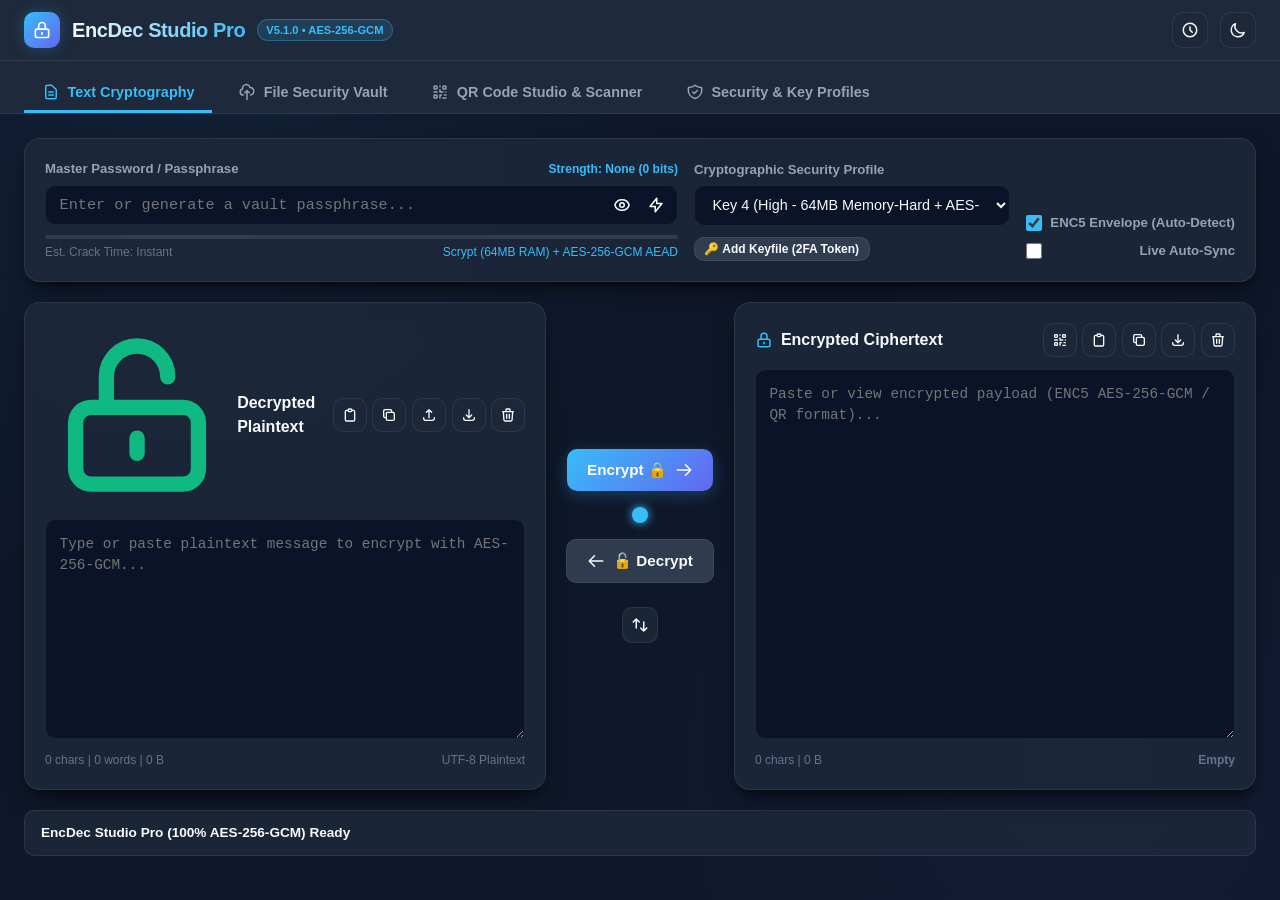
==== commit a35818fb: "Add files via upload" ====
--- a/index.html
+++ b/index.html
@@ -18,7 +18,7 @@
       <div>
         <h1 class="brand-title">EncDec Studio Pro</h1>
       </div>
-      <span class="app-badge">Vault • AES-256-GCM</span>
+      <span class="app-badge">v5.1.0 • AES-256-GCM</span>
     </div>
     
     <div class="header-actions">
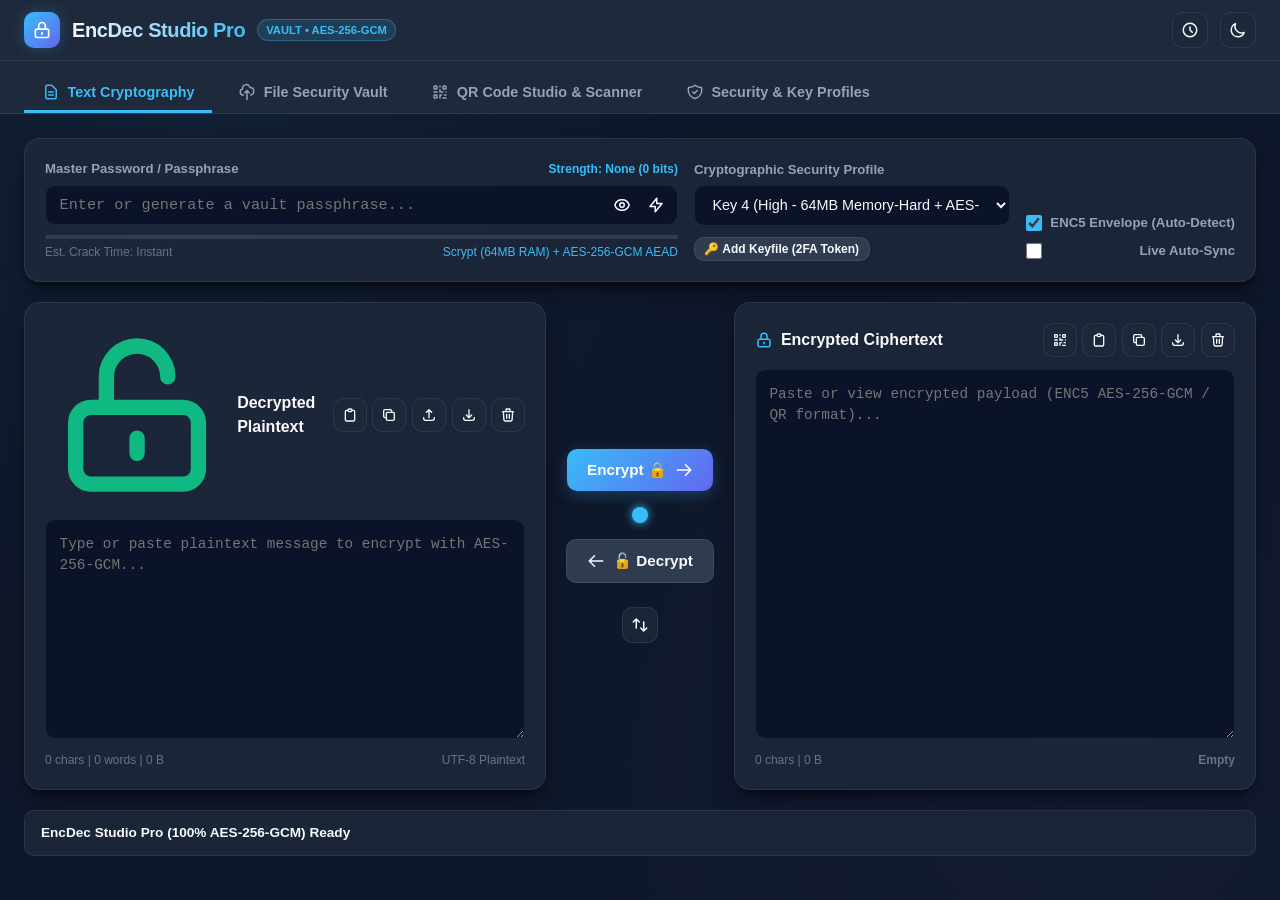
==== commit 938b40dd: "Add files via upload" ====
--- a/index.html
+++ b/index.html
@@ -18,7 +18,7 @@
       <div>
         <h1 class="brand-title">EncDec Studio Pro</h1>
       </div>
-      <span class="app-badge">v5.1.0 • AES-256-GCM</span>
+      <span class="app-badge">Vault • AES-256-GCM</span>
     </div>
     
     <div class="header-actions">
